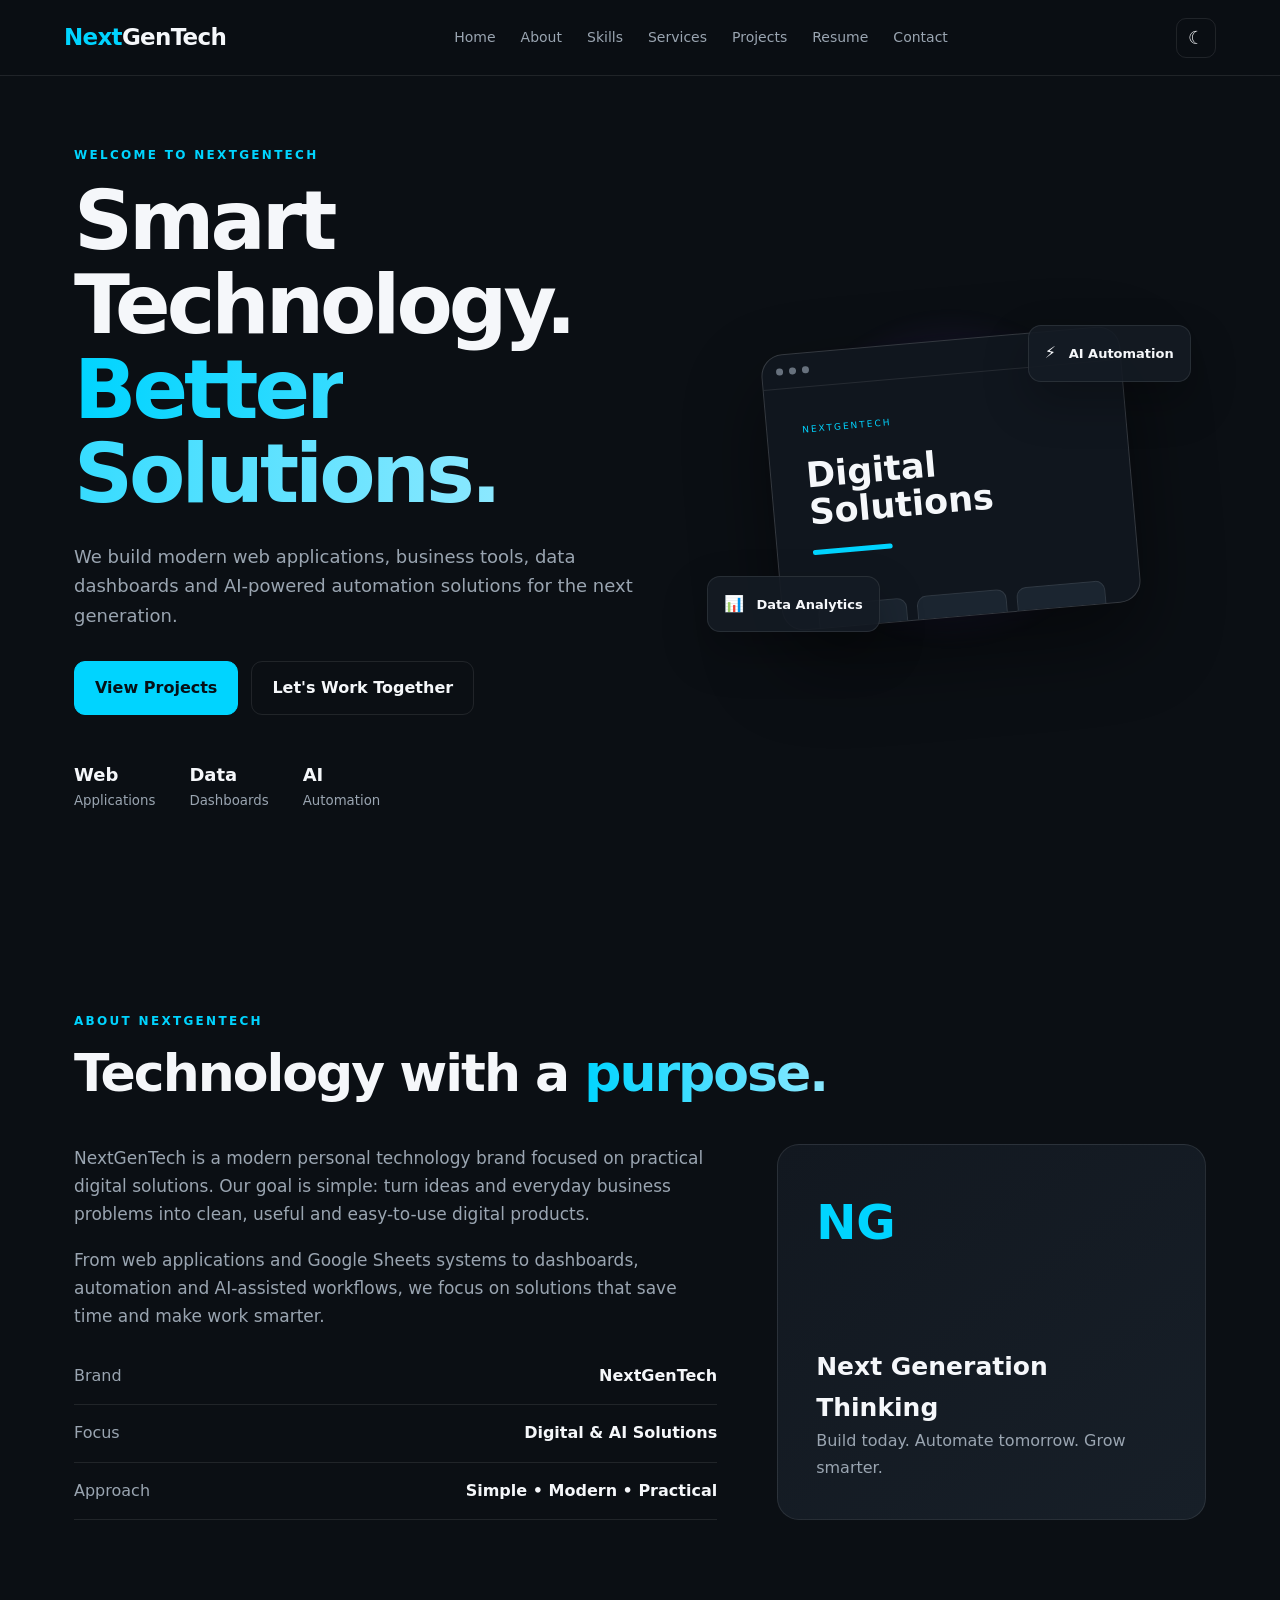
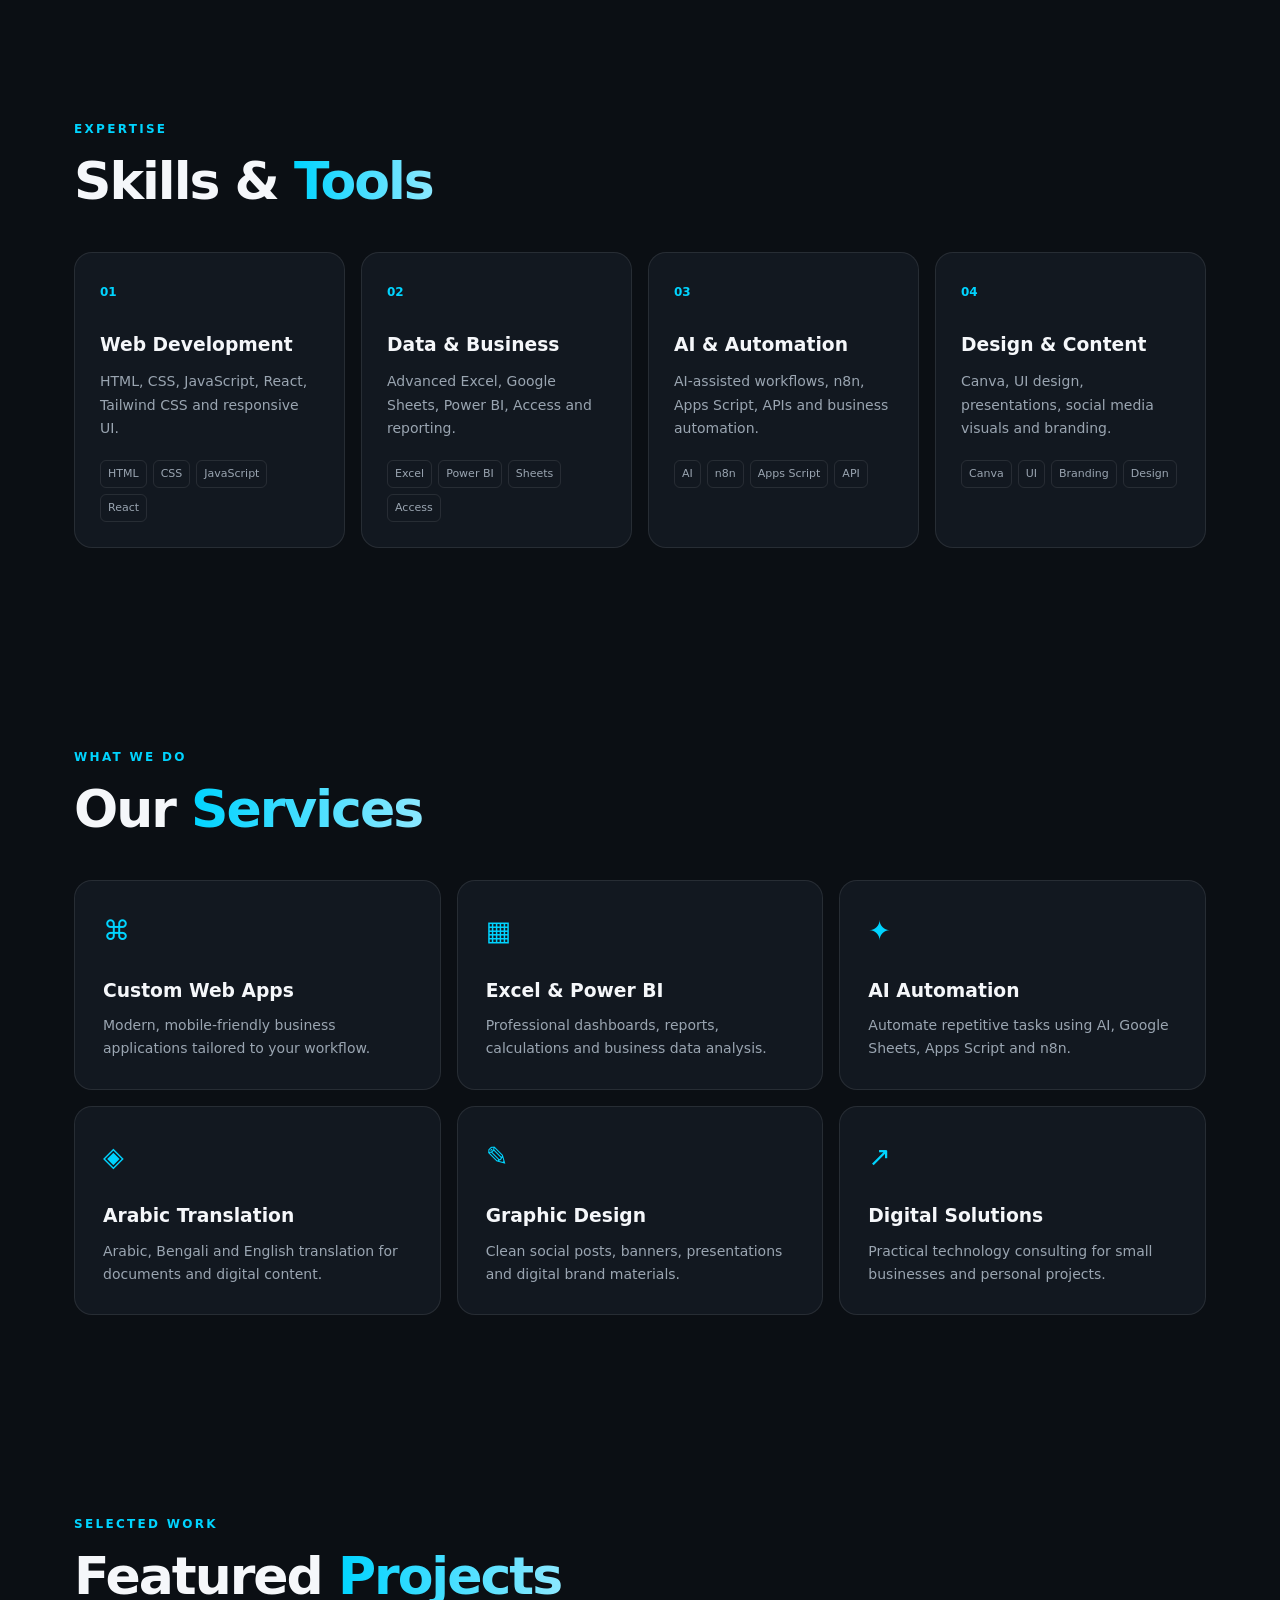
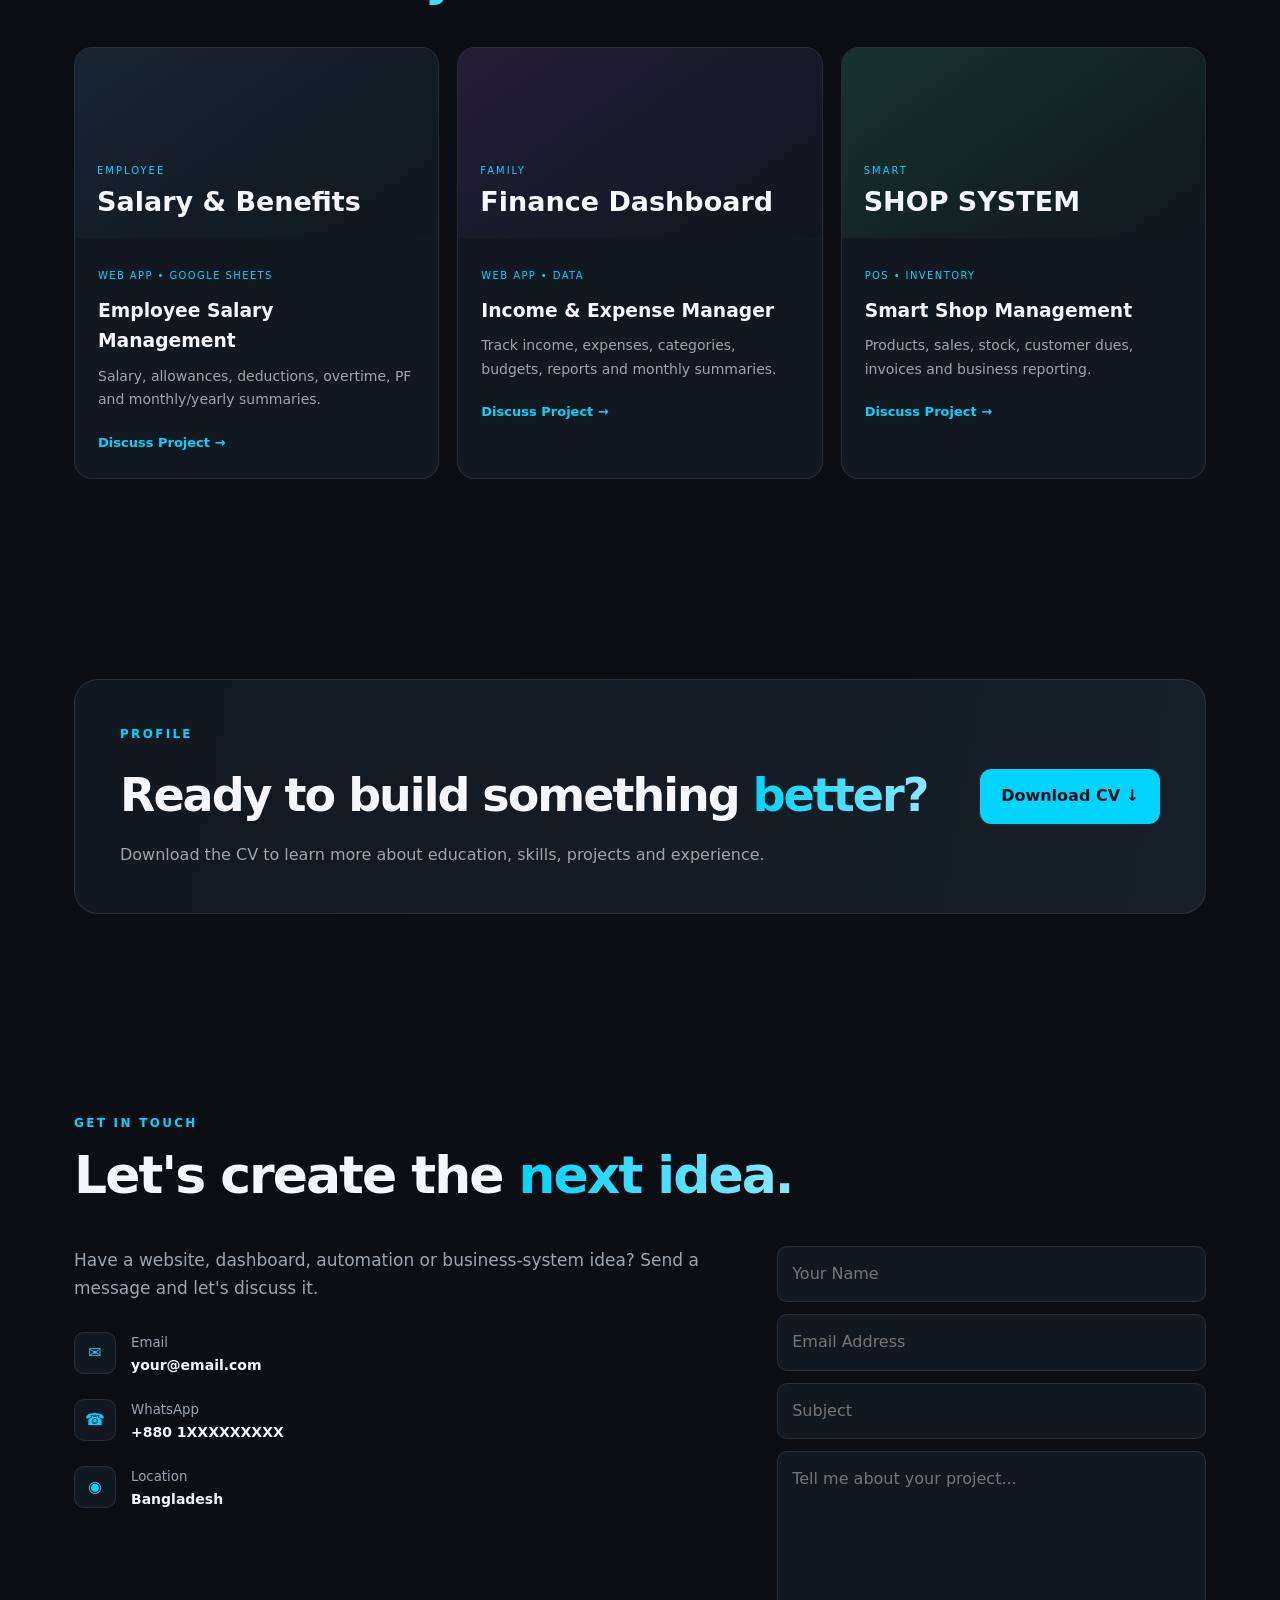
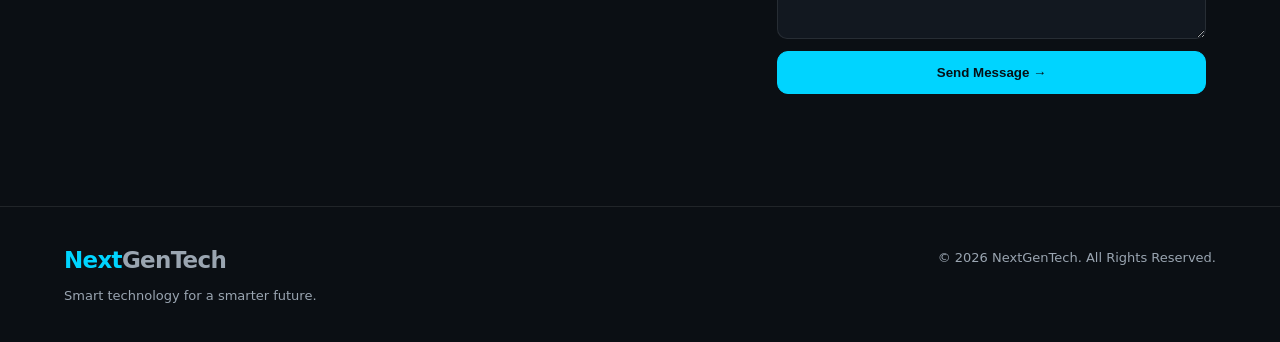
==== index.html @ dc40c071 "Add files via upload" ====
<!DOCTYPE html>
<html lang="en">
<head>
  <meta charset="UTF-8">
  <meta name="viewport" content="width=device-width, initial-scale=1.0">
  <meta name="description" content="NextGenTech — Modern technology, web apps, data solutions and AI automation.">
  <meta name="theme-color" content="#0b0f14">
  <title>NextGenTech | Smart Digital Solutions</title>
  <link rel="stylesheet" href="style.css">
</head>
<body>
  <header class="navbar">
    <a class="logo" href="#home"><span>Next</span>GenTech</a>
    <button class="menu-btn" id="menuBtn" aria-label="Open menu">☰</button>
    <nav id="nav">
      <a href="#home">Home</a>
      <a href="#about">About</a>
      <a href="#skills">Skills</a>
      <a href="#services">Services</a>
      <a href="#projects">Projects</a>
      <a href="#resume">Resume</a>
      <a href="#contact">Contact</a>
    </nav>
    <button class="theme-btn" id="themeBtn" aria-label="Toggle theme">☾</button>
  </header>

  <main>
    <section class="hero section" id="home">
      <div class="hero-copy reveal">
        <p class="eyebrow">WELCOME TO NEXTGENTECH</p>
        <h1>Smart Technology.<br><span>Better Solutions.</span></h1>
        <p class="hero-text">
          We build modern web applications, business tools, data dashboards and
          AI-powered automation solutions for the next generation.
        </p>
        <div class="hero-actions">
          <a class="btn primary" href="#projects">View Projects</a>
          <a class="btn secondary" href="#contact">Let's Work Together</a>
        </div>
        <div class="quick-stats">
          <div><strong>Web</strong><small>Applications</small></div>
          <div><strong>Data</strong><small>Dashboards</small></div>
          <div><strong>AI</strong><small>Automation</small></div>
        </div>
      </div>
      <div class="hero-card reveal">
        <div class="orb"></div>
        <div class="floating-card card-one">⚡ <span>AI Automation</span></div>
        <div class="floating-card card-two">📊 <span>Data Analytics</span></div>
        <div class="device">
          <div class="device-top"><span></span><span></span><span></span></div>
          <div class="device-screen">
            <div class="mini-label">NEXTGENTECH</div>
            <div class="mini-title">Digital<br>Solutions</div>
            <div class="mini-line"></div>
            <div class="mini-boxes"><i></i><i></i><i></i></div>
          </div>
        </div>
      </div>
    </section>

    <section class="section about" id="about">
      <div class="section-heading reveal">
        <p class="eyebrow">ABOUT NEXTGENTECH</p>
        <h2>Technology with a <span>purpose.</span></h2>
      </div>
      <div class="about-grid">
        <div class="about-text reveal">
          <p>
            NextGenTech is a modern personal technology brand focused on practical
            digital solutions. Our goal is simple: turn ideas and everyday business
            problems into clean, useful and easy-to-use digital products.
          </p>
          <p>
            From web applications and Google Sheets systems to dashboards,
            automation and AI-assisted workflows, we focus on solutions that save
            time and make work smarter.
          </p>
          <div class="info-row"><span>Brand</span><b>NextGenTech</b></div>
          <div class="info-row"><span>Focus</span><b>Digital & AI Solutions</b></div>
          <div class="info-row"><span>Approach</span><b>Simple • Modern • Practical</b></div>
        </div>
        <div class="about-panel reveal">
          <div class="panel-icon">NG</div>
          <h3>Next Generation Thinking</h3>
          <p>Build today. Automate tomorrow. Grow smarter.</p>
        </div>
      </div>
    </section>

    <section class="section" id="skills">
      <div class="section-heading reveal">
        <p class="eyebrow">EXPERTISE</p>
        <h2>Skills & <span>Tools</span></h2>
      </div>
      <div class="skills-grid">
        <article class="skill-card reveal"><b>01</b><h3>Web Development</h3><p>HTML, CSS, JavaScript, React, Tailwind CSS and responsive UI.</p><div class="tags"><i>HTML</i><i>CSS</i><i>JavaScript</i><i>React</i></div></article>
        <article class="skill-card reveal"><b>02</b><h3>Data & Business</h3><p>Advanced Excel, Google Sheets, Power BI, Access and reporting.</p><div class="tags"><i>Excel</i><i>Power BI</i><i>Sheets</i><i>Access</i></div></article>
        <article class="skill-card reveal"><b>03</b><h3>AI & Automation</h3><p>AI-assisted workflows, n8n, Apps Script, APIs and business automation.</p><div class="tags"><i>AI</i><i>n8n</i><i>Apps Script</i><i>API</i></div></article>
        <article class="skill-card reveal"><b>04</b><h3>Design & Content</h3><p>Canva, UI design, presentations, social media visuals and branding.</p><div class="tags"><i>Canva</i><i>UI</i><i>Branding</i><i>Design</i></div></article>
      </div>
    </section>

    <section class="section" id="services">
      <div class="section-heading reveal">
        <p class="eyebrow">WHAT WE DO</p>
        <h2>Our <span>Services</span></h2>
      </div>
      <div class="service-grid">
        <article class="service reveal"><span>⌘</span><h3>Custom Web Apps</h3><p>Modern, mobile-friendly business applications tailored to your workflow.</p></article>
        <article class="service reveal"><span>▦</span><h3>Excel & Power BI</h3><p>Professional dashboards, reports, calculations and business data analysis.</p></article>
        <article class="service reveal"><span>✦</span><h3>AI Automation</h3><p>Automate repetitive tasks using AI, Google Sheets, Apps Script and n8n.</p></article>
        <article class="service reveal"><span>◈</span><h3>Arabic Translation</h3><p>Arabic, Bengali and English translation for documents and digital content.</p></article>
        <article class="service reveal"><span>✎</span><h3>Graphic Design</h3><p>Clean social posts, banners, presentations and digital brand materials.</p></article>
        <article class="service reveal"><span>↗</span><h3>Digital Solutions</h3><p>Practical technology consulting for small businesses and personal projects.</p></article>
      </div>
    </section>

    <section class="section projects" id="projects">
      <div class="section-heading reveal">
        <p class="eyebrow">SELECTED WORK</p>
        <h2>Featured <span>Projects</span></h2>
      </div>
      <div class="project-grid">
        <article class="project reveal">
          <div class="project-visual p1"><span>EMPLOYEE</span><strong>Salary & Benefits</strong></div>
          <div class="project-body"><small>WEB APP • GOOGLE SHEETS</small><h3>Employee Salary Management</h3><p>Salary, allowances, deductions, overtime, PF and monthly/yearly summaries.</p><a href="#contact">Discuss Project →</a></div>
        </article>
        <article class="project reveal">
          <div class="project-visual p2"><span>FAMILY</span><strong>Finance Dashboard</strong></div>
          <div class="project-body"><small>WEB APP • DATA</small><h3>Income & Expense Manager</h3><p>Track income, expenses, categories, budgets, reports and monthly summaries.</p><a href="#contact">Discuss Project →</a></div>
        </article>
        <article class="project reveal">
          <div class="project-visual p3"><span>SMART</span><strong>SHOP SYSTEM</strong></div>
          <div class="project-body"><small>POS • INVENTORY</small><h3>Smart Shop Management</h3><p>Products, sales, stock, customer dues, invoices and business reporting.</p><a href="#contact">Discuss Project →</a></div>
        </article>
      </div>
    </section>

    <section class="section resume" id="resume">
      <div class="resume-box reveal">
        <div><p class="eyebrow">PROFILE</p><h2>Ready to build something <span>better?</span></h2><p>Download the CV to learn more about education, skills, projects and experience.</p></div>
        <a class="btn primary" href="assets/Maruf-CV.pdf" download>Download CV ↓</a>
      </div>
    </section>

    <section class="section contact" id="contact">
      <div class="section-heading reveal">
        <p class="eyebrow">GET IN TOUCH</p>
        <h2>Let's create the <span>next idea.</span></h2>
      </div>
      <div class="contact-grid">
        <div class="contact-info reveal">
          <p>Have a website, dashboard, automation or business-system idea? Send a message and let's discuss it.</p>
          <div class="contact-item"><span>✉</span><div><small>Email</small><b>your@email.com</b></div></div>
          <div class="contact-item"><span>☎</span><div><small>WhatsApp</small><b>+880 1XXXXXXXXX</b></div></div>
          <div class="contact-item"><span>◉</span><div><small>Location</small><b>Bangladesh</b></div></div>
        </div>
        <form class="contact-form reveal" id="contactForm">
          <input type="text" placeholder="Your Name" required>
          <input type="email" placeholder="Email Address" required>
          <input type="text" placeholder="Subject">
          <textarea rows="6" placeholder="Tell me about your project..." required></textarea>
          <button class="btn primary" type="submit">Send Message →</button>
          <p id="formMessage" class="form-message"></p>
        </form>
      </div>
    </section>
  </main>

  <footer>
    <div><a class="logo" href="#home"><span>Next</span>GenTech</a><p>Smart technology for a smarter future.</p></div>
    <p>© <span id="year"></span> NextGenTech. All Rights Reserved.</p>
  </footer>

  <script src="script.js"></script>
</body>
</html>
---- style.css ----
:root{
  --bg:#0b0f14;--card:#121820;--card2:#171f28;--text:#f5f7fa;--muted:#9aa5b1;
  --line:rgba(255,255,255,.09);--accent:#00d4ff;--accent2:#7c3aed;--max:1180px;
}
*{box-sizing:border-box;margin:0;padding:0}
html{scroll-behavior:smooth}
body{font-family:Inter,ui-sans-serif,system-ui,-apple-system,BlinkMacSystemFont,"Segoe UI",sans-serif;background:var(--bg);color:var(--text);line-height:1.65}
body.light{--bg:#f5f7fa;--card:#fff;--card2:#eef2f6;--text:#10151c;--muted:#5d6875;--line:rgba(0,0,0,.1)}
a{text-decoration:none;color:inherit}.section{max-width:var(--max);margin:auto;padding:100px 24px}
.navbar{height:76px;display:flex;align-items:center;justify-content:space-between;padding:0 5%;position:sticky;top:0;z-index:20;background:rgba(11,15,20,.78);backdrop-filter:blur(18px);border-bottom:1px solid var(--line)}
body.light .navbar{background:rgba(245,247,250,.82)}
.logo{font-size:23px;font-weight:800;letter-spacing:-.7px}.logo span{color:var(--accent)}
nav{display:flex;gap:25px}nav a{font-size:14px;color:var(--muted);transition:.2s}nav a:hover{color:var(--text)}
.menu-btn,.theme-btn{background:transparent;border:1px solid var(--line);color:var(--text);border-radius:10px;width:40px;height:40px;cursor:pointer;font-size:18px}.menu-btn{display:none}
.hero{min-height:calc(100vh - 76px);display:grid;grid-template-columns:1.05fr .95fr;align-items:center;gap:60px;padding-top:70px}
.eyebrow{font-size:12px;letter-spacing:2.3px;color:var(--accent);font-weight:800;margin-bottom:13px}
h1{font-size:clamp(48px,7vw,82px);line-height:1.03;letter-spacing:-4px;max-width:800px}h1 span,h2 span{background:linear-gradient(90deg,var(--accent),#8be8ff);-webkit-background-clip:text;color:transparent}
.hero-text{font-size:18px;color:var(--muted);max-width:650px;margin:25px 0 30px}
.hero-actions{display:flex;gap:13px;flex-wrap:wrap}.btn{display:inline-flex;align-items:center;justify-content:center;border-radius:11px;padding:13px 20px;font-weight:750;border:1px solid var(--line);transition:.25s;cursor:pointer}.btn:hover{transform:translateY(-2px)}.primary{background:var(--accent);color:#061016;border-color:var(--accent)}.secondary{background:transparent}
.quick-stats{display:flex;gap:34px;margin-top:45px}.quick-stats div{display:flex;flex-direction:column}.quick-stats strong{font-size:18px}.quick-stats small{color:var(--muted)}
.hero-card{min-height:480px;position:relative;display:grid;place-items:center}.orb{position:absolute;width:340px;height:340px;border-radius:50%;background:radial-gradient(circle,rgba(0,212,255,.25),rgba(124,58,237,.10) 45%,transparent 70%);filter:blur(5px)}
.device{width:min(360px,80%);aspect-ratio:1.3;border:1px solid rgba(255,255,255,.15);background:#10161e;border-radius:22px;box-shadow:0 35px 80px rgba(0,0,0,.45);transform:rotate(-5deg);overflow:hidden;position:relative;z-index:2}.device-top{height:34px;border-bottom:1px solid var(--line);display:flex;align-items:center;gap:6px;padding-left:14px}.device-top span{width:7px;height:7px;border-radius:50%;background:#67717d}.device-screen{padding:35px}.mini-label{font-size:9px;letter-spacing:2px;color:var(--accent)}.mini-title{font-size:35px;font-weight:800;line-height:1.05;margin:20px 0}.mini-line{height:5px;width:80px;background:var(--accent);border-radius:10px}.mini-boxes{display:flex;gap:10px;margin-top:50px}.mini-boxes i{height:65px;flex:1;background:#1b2530;border:1px solid var(--line);border-radius:10px}
.floating-card{position:absolute;z-index:3;background:rgba(20,27,36,.9);border:1px solid var(--line);padding:14px 16px;border-radius:13px;box-shadow:0 20px 45px rgba(0,0,0,.25);font-weight:700}.floating-card span{margin-left:7px;font-size:13px}.card-one{top:18%;right:3%}.card-two{bottom:18%;left:2%}
.section-heading{margin-bottom:42px}.section-heading h2{font-size:clamp(34px,5vw,52px);letter-spacing:-2px;line-height:1.1}
.about-grid,.contact-grid{display:grid;grid-template-columns:1.2fr .8fr;gap:60px}.about-text p{color:var(--muted);font-size:17px;margin-bottom:18px}.info-row{display:flex;justify-content:space-between;border-bottom:1px solid var(--line);padding:15px 0;color:var(--muted)}.info-row b{color:var(--text)}
.about-panel{border:1px solid var(--line);background:linear-gradient(145deg,var(--card),var(--card2));border-radius:22px;padding:38px;min-height:280px;display:flex;flex-direction:column;justify-content:flex-end}.panel-icon{font-size:48px;font-weight:900;color:var(--accent);margin-bottom:auto}.about-panel h3{font-size:25px}.about-panel p{color:var(--muted)}
.skills-grid{display:grid;grid-template-columns:repeat(4,1fr);gap:16px}.skill-card,.service,.project{background:var(--card);border:1px solid var(--line);border-radius:18px;overflow:hidden;transition:.25s}.skill-card:hover,.service:hover,.project:hover{transform:translateY(-5px);border-color:rgba(0,212,255,.35)}.skill-card{padding:25px}.skill-card>b{color:var(--accent);font-size:12px}.skill-card h3{margin:25px 0 10px}.skill-card p,.service p,.project p{color:var(--muted);font-size:14px}.tags{display:flex;gap:6px;flex-wrap:wrap;margin-top:20px}.tags i{font-style:normal;font-size:11px;border:1px solid var(--line);padding:4px 7px;border-radius:6px;color:var(--muted)}
.service-grid{display:grid;grid-template-columns:repeat(3,1fr);gap:16px}.service{padding:28px}.service span{font-size:27px;color:var(--accent)}.service h3{margin:22px 0 8px}
.project-grid{display:grid;grid-template-columns:repeat(3,1fr);gap:18px}.project-visual{height:190px;padding:22px;display:flex;flex-direction:column;justify-content:flex-end;background:linear-gradient(145deg,#182532,#10161d)}.project-visual.p2{background:linear-gradient(145deg,#241d38,#10161d)}.project-visual.p3{background:linear-gradient(145deg,#17332f,#10161d)}.project-visual span{font-size:10px;letter-spacing:2px;color:var(--accent)}.project-visual strong{font-size:27px;line-height:1.05;margin-top:8px}.project-body{padding:23px}.project-body small{font-size:10px;letter-spacing:1.4px;color:var(--accent)}.project-body h3{margin:8px 0}.project-body a{display:inline-block;margin-top:20px;color:var(--accent);font-size:13px;font-weight:700}
.resume-box{border:1px solid var(--line);border-radius:24px;padding:45px;display:flex;align-items:center;justify-content:space-between;gap:30px;background:linear-gradient(100deg,var(--card),var(--card2))}.resume-box h2{font-size:clamp(30px,4vw,46px);letter-spacing:-2px}.resume-box p:not(.eyebrow){color:var(--muted);max-width:650px;margin-top:8px}
.contact-info>p{color:var(--muted);font-size:17px;margin-bottom:30px}.contact-item{display:flex;gap:15px;margin:22px 0}.contact-item>span{width:42px;height:42px;border-radius:10px;background:var(--card);border:1px solid var(--line);display:grid;place-items:center;color:var(--accent)}.contact-item div{display:flex;flex-direction:column}.contact-item small{color:var(--muted)}.contact-item b{font-size:14px}
.contact-form{display:flex;flex-direction:column;gap:12px}.contact-form input,.contact-form textarea{width:100%;border:1px solid var(--line);background:var(--card);color:var(--text);border-radius:10px;padding:14px;font:inherit;outline:none}.contact-form input:focus,.contact-form textarea:focus{border-color:var(--accent)}.form-message{font-size:13px;color:var(--accent)}
footer{border-top:1px solid var(--line);padding:35px 5%;display:flex;justify-content:space-between;gap:20px;color:var(--muted);font-size:13px}footer p{margin-top:5px}
.reveal{opacity:0;transform:translateY(20px);transition:opacity .7s ease,transform .7s ease}.reveal.show{opacity:1;transform:none}
@media(max-width:900px){nav{gap:14px}.hero{grid-template-columns:1fr}.hero-card{min-height:390px}.skills-grid{grid-template-columns:repeat(2,1fr)}.service-grid,.project-grid{grid-template-columns:repeat(2,1fr)}.about-grid,.contact-grid{grid-template-columns:1fr}}
@media(max-width:680px){.navbar{padding:0 20px}.menu-btn{display:block;margin-left:auto;margin-right:8px}nav{display:none;position:absolute;top:76px;left:0;right:0;background:var(--bg);padding:20px;flex-direction:column;border-bottom:1px solid var(--line)}nav.open{display:flex}.theme-btn{display:none}.section{padding:75px 20px}h1{letter-spacing:-2.5px}.quick-stats{gap:20px}.skills-grid,.service-grid,.project-grid{grid-template-columns:1fr}.resume-box{padding:30px;align-items:flex-start;flex-direction:column}.hero-card{min-height:330px}.device{width:310px}.floating-card{font-size:11px}.card-one{right:0}.card-two{left:0}footer{flex-direction:column}}
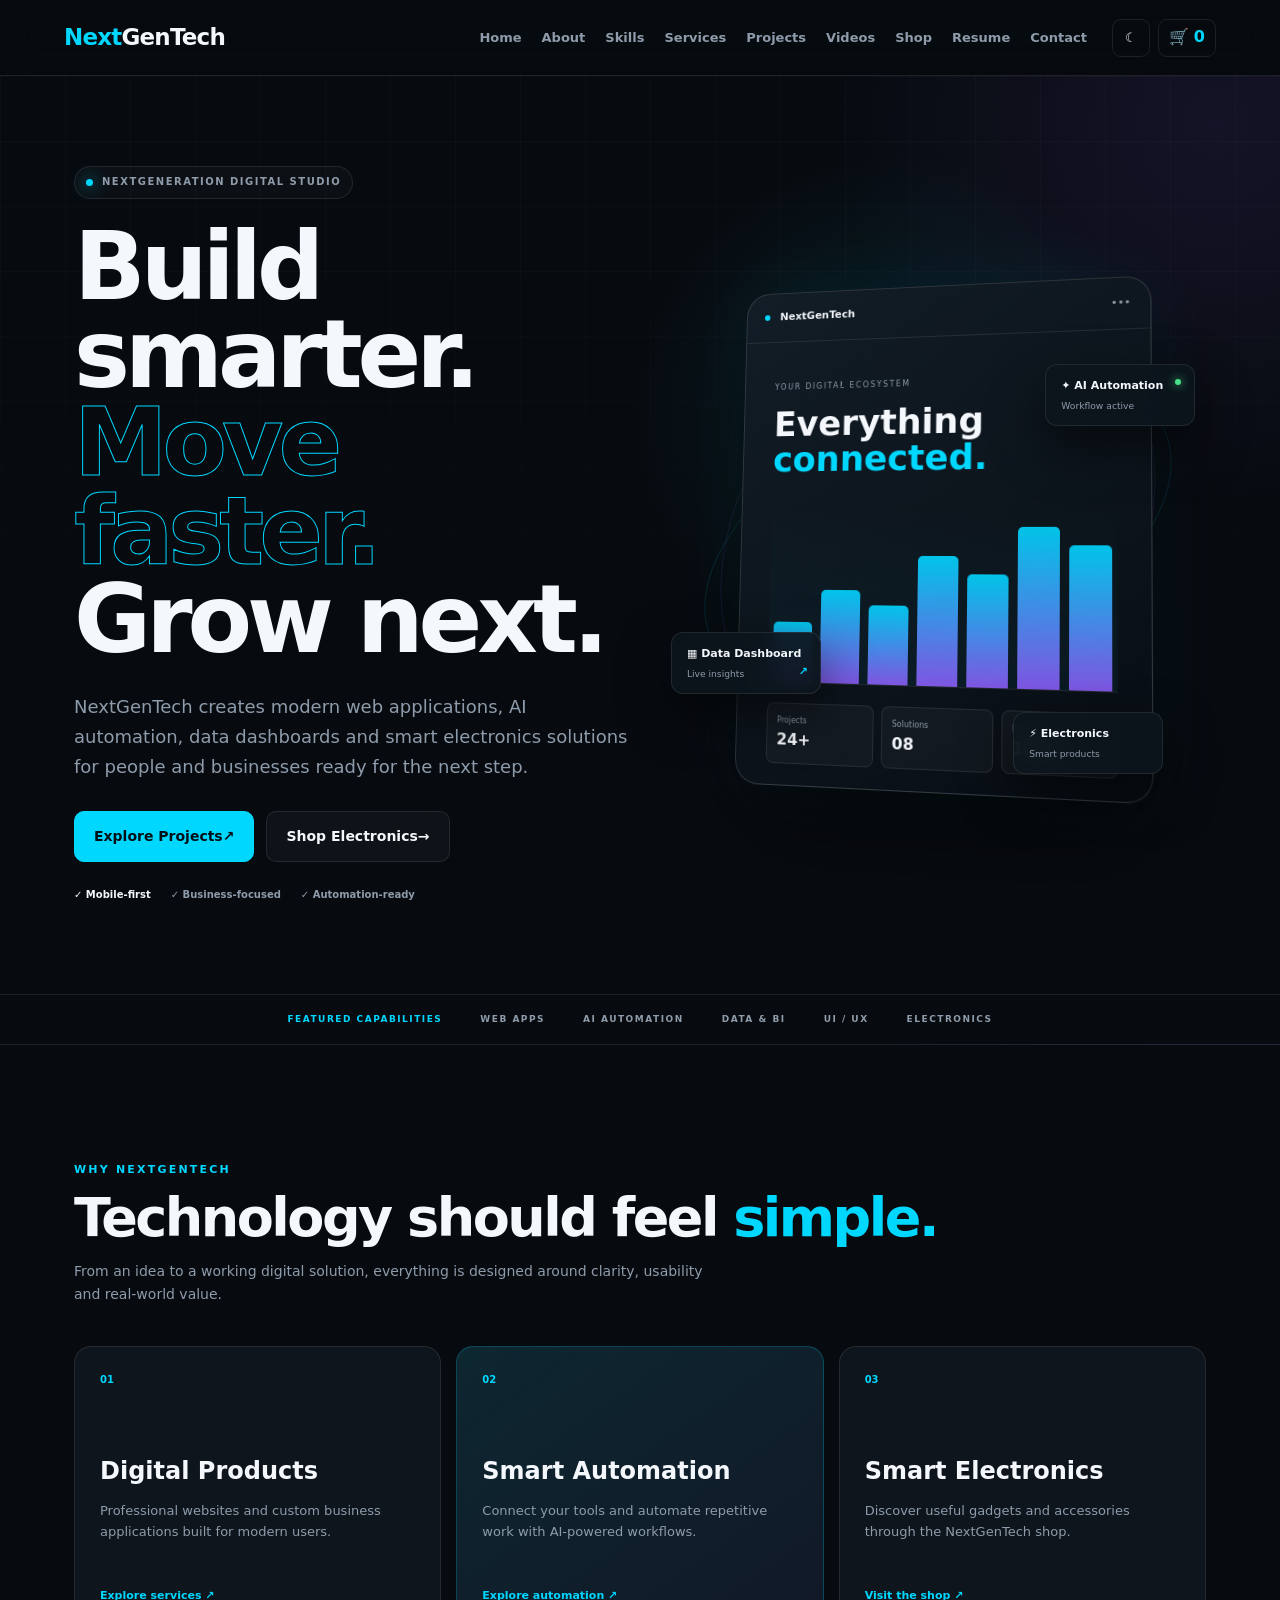
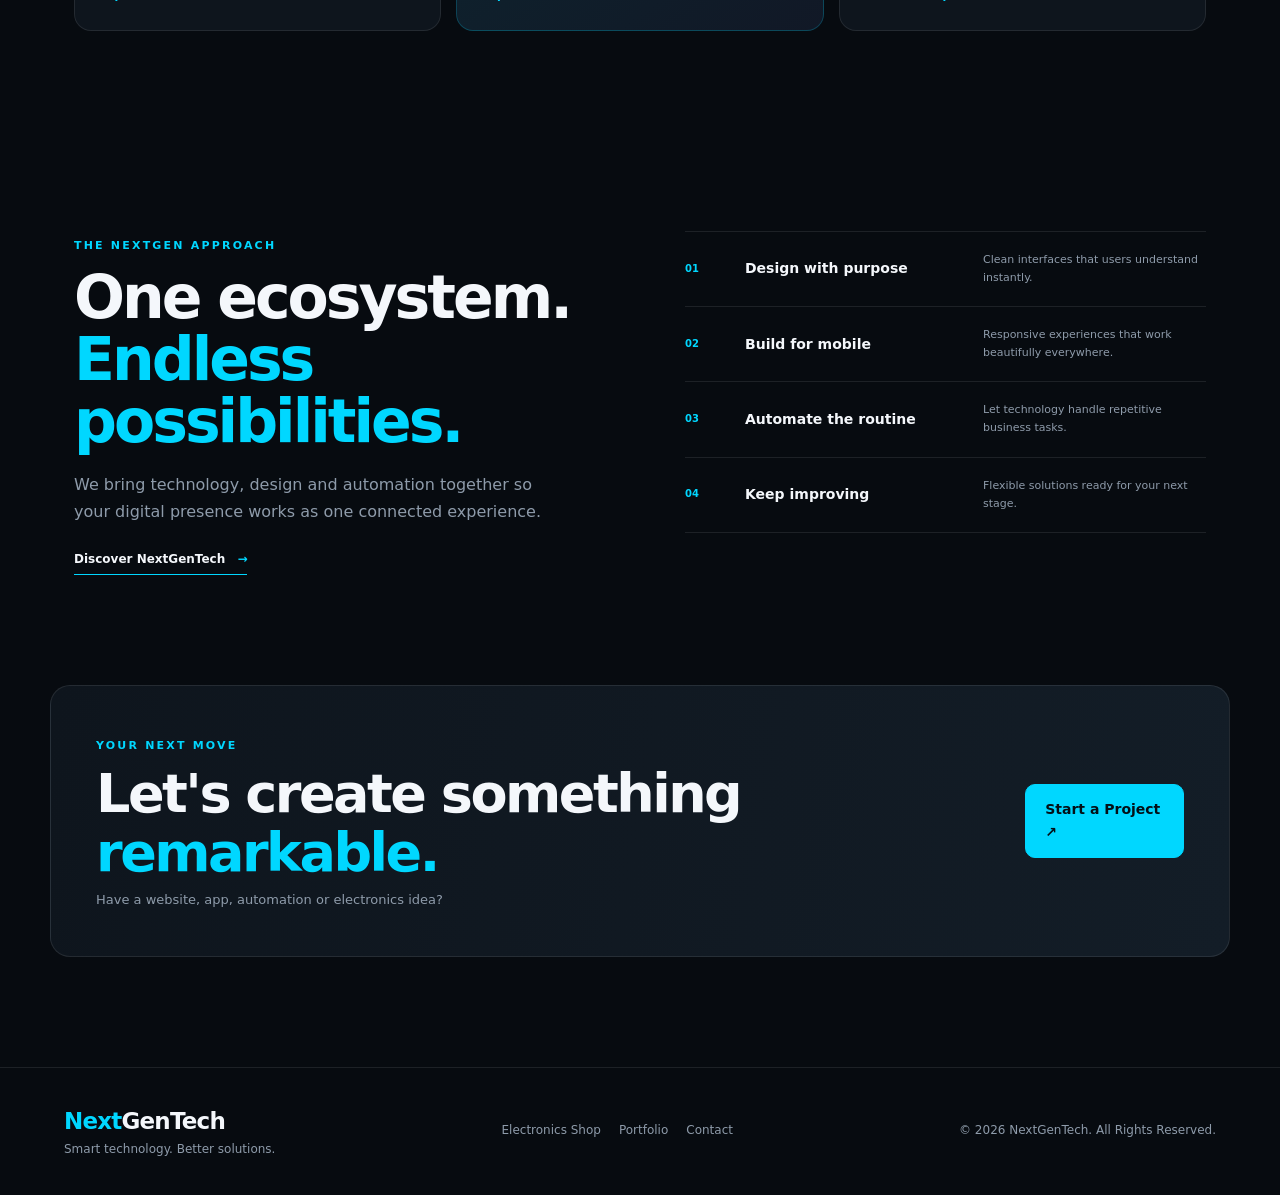
==== commit 0bde82b8: "Add files via upload" ====
--- a/index.html
+++ b/index.html
@@ -1,178 +1,71 @@
-<!DOCTYPE html>
-<html lang="en">
-<head>
-  <meta charset="UTF-8">
-  <meta name="viewport" content="width=device-width, initial-scale=1.0">
-  <meta name="description" content="NextGenTech — Modern technology, web apps, data solutions and AI automation.">
-  <meta name="theme-color" content="#0b0f14">
-  <title>NextGenTech | Smart Digital Solutions</title>
-  <link rel="stylesheet" href="style.css">
-</head>
-<body>
-  <header class="navbar">
-    <a class="logo" href="#home"><span>Next</span>GenTech</a>
-    <button class="menu-btn" id="menuBtn" aria-label="Open menu">☰</button>
-    <nav id="nav">
-      <a href="#home">Home</a>
-      <a href="#about">About</a>
-      <a href="#skills">Skills</a>
-      <a href="#services">Services</a>
-      <a href="#projects">Projects</a>
-      <a href="#resume">Resume</a>
-      <a href="#contact">Contact</a>
-    </nav>
-    <button class="theme-btn" id="themeBtn" aria-label="Toggle theme">☾</button>
-  </header>
-
-  <main>
-    <section class="hero section" id="home">
-      <div class="hero-copy reveal">
-        <p class="eyebrow">WELCOME TO NEXTGENTECH</p>
-        <h1>Smart Technology.<br><span>Better Solutions.</span></h1>
-        <p class="hero-text">
-          We build modern web applications, business tools, data dashboards and
-          AI-powered automation solutions for the next generation.
-        </p>
-        <div class="hero-actions">
-          <a class="btn primary" href="#projects">View Projects</a>
-          <a class="btn secondary" href="#contact">Let's Work Together</a>
-        </div>
-        <div class="quick-stats">
-          <div><strong>Web</strong><small>Applications</small></div>
-          <div><strong>Data</strong><small>Dashboards</small></div>
-          <div><strong>AI</strong><small>Automation</small></div>
+<!doctype html><html lang="en"><head><meta charset="utf-8"><meta name="viewport" content="width=device-width,initial-scale=1">
+<meta name="description" content="NextGenTech — professional digital solutions and electronics store.">
+<title>Smart Digital Solutions | NextGenTech</title><link rel="stylesheet" href="style.css"></head><body><header class="site-header">
+  <a class="brand" href="index.html"><span>Next</span>GenTech</a>
+  <button class="menu-toggle" aria-label="Menu">☰</button>
+  <nav class="nav-links">
+    <a href="index.html">Home</a><a href="about.html">About</a><a href="skills.html">Skills</a>
+    <a href="services.html">Services</a><a href="projects.html">Projects</a>
+    <a href="videos.html">Videos</a>
+    <a href="shop.html">Shop</a><a href="resume.html">Resume</a><a href="contact.html">Contact</a>
+  </nav>
+  <div class="header-actions"><button class="theme-toggle" title="Theme">☾</button><a class="cart-link" href="shop.html">🛒 <b id="cartCount">0</b></a></div>
+</header><main>
+<section class="pro-hero">
+  <div class="hero-grid page-pad">
+    <div class="hero-copy reveal">
+      <div class="eyebrow"><span class="pulse-dot"></span> NEXTGENERATION DIGITAL STUDIO</div>
+      <h1>Build smarter.<br><span>Move faster.</span><br>Grow next.</h1>
+      <p class="hero-lead">NextGenTech creates modern web applications, AI automation, data dashboards and smart electronics solutions for people and businesses ready for the next step.</p>
+      <div class="actions">
+        <a class="btn primary" href="projects.html">Explore Projects <span>↗</span></a>
+        <a class="btn glass" href="shop.html">Shop Electronics <span>→</span></a>
+      </div>
+      <div class="trust-row"><span>✓ Mobile-first</span><span>✓ Business-focused</span><span>✓ Automation-ready</span></div>
+    </div>
+    <div class="hero-stage reveal">
+      <div class="orbit orbit-a"></div><div class="orbit orbit-b"></div>
+      <div class="hero-device">
+        <div class="device-top"><b><i></i> NextGenTech</b><span>•••</span></div>
+        <div class="device-body">
+          <small>YOUR DIGITAL ECOSYSTEM</small>
+          <h3>Everything<br><em>connected.</em></h3>
+          <div class="device-chart"><span style="height:34%"></span><span style="height:52%"></span><span style="height:44%"></span><span style="height:72%"></span><span style="height:62%"></span><span style="height:88%"></span><span style="height:78%"></span></div>
+          <div class="device-stats"><div><small>Projects</small><b>24+</b></div><div><small>Solutions</small><b>08</b></div><div><small>Focus</small><b>100%</b></div></div>
         </div>
       </div>
-      <div class="hero-card reveal">
-        <div class="orb"></div>
-        <div class="floating-card card-one">⚡ <span>AI Automation</span></div>
-        <div class="floating-card card-two">📊 <span>Data Analytics</span></div>
-        <div class="device">
-          <div class="device-top"><span></span><span></span><span></span></div>
-          <div class="device-screen">
-            <div class="mini-label">NEXTGENTECH</div>
-            <div class="mini-title">Digital<br>Solutions</div>
-            <div class="mini-line"></div>
-            <div class="mini-boxes"><i></i><i></i><i></i></div>
-          </div>
-        </div>
-      </div>
-    </section>
+      <div class="hero-float hf-one"><b>✦ AI Automation</b><small>Workflow active</small><span class="status"></span></div>
+      <div class="hero-float hf-two"><b>▦ Data Dashboard</b><small>Live insights</small><strong>↗</strong></div>
+      <div class="hero-float hf-three"><b>⚡ Electronics</b><small>Smart products</small></div>
+    </div>
+  </div>
+  <div class="hero-bottom">
+    <span>FEATURED CAPABILITIES</span><b>WEB APPS</b><b>AI AUTOMATION</b><b>DATA & BI</b><b>UI / UX</b><b>ELECTRONICS</b>
+  </div>
+</section>
 
-    <section class="section about" id="about">
-      <div class="section-heading reveal">
-        <p class="eyebrow">ABOUT NEXTGENTECH</p>
-        <h2>Technology with a <span>purpose.</span></h2>
-      </div>
-      <div class="about-grid">
-        <div class="about-text reveal">
-          <p>
-            NextGenTech is a modern personal technology brand focused on practical
-            digital solutions. Our goal is simple: turn ideas and everyday business
-            problems into clean, useful and easy-to-use digital products.
-          </p>
-          <p>
-            From web applications and Google Sheets systems to dashboards,
-            automation and AI-assisted workflows, we focus on solutions that save
-            time and make work smarter.
-          </p>
-          <div class="info-row"><span>Brand</span><b>NextGenTech</b></div>
-          <div class="info-row"><span>Focus</span><b>Digital & AI Solutions</b></div>
-          <div class="info-row"><span>Approach</span><b>Simple • Modern • Practical</b></div>
-        </div>
-        <div class="about-panel reveal">
-          <div class="panel-icon">NG</div>
-          <h3>Next Generation Thinking</h3>
-          <p>Build today. Automate tomorrow. Grow smarter.</p>
-        </div>
-      </div>
-    </section>
+<section class="section intro-section">
+  <div class="section-head reveal"><span class="kicker">WHY NEXTGENTECH</span><h2>Technology should feel <em>simple.</em></h2><p>From an idea to a working digital solution, everything is designed around clarity, usability and real-world value.</p></div>
+  <div class="intro-grid">
+    <article class="intro-card dark reveal"><span class="card-number">01</span><div><h3>Digital Products</h3><p>Professional websites and custom business applications built for modern users.</p></div><a href="services.html">Explore services ↗</a></article>
+    <article class="intro-card accent-card reveal"><span class="card-number">02</span><div><h3>Smart Automation</h3><p>Connect your tools and automate repetitive work with AI-powered workflows.</p></div><a href="services.html">Explore automation ↗</a></article>
+    <article class="intro-card dark reveal"><span class="card-number">03</span><div><h3>Smart Electronics</h3><p>Discover useful gadgets and accessories through the NextGenTech shop.</p></div><a href="shop.html">Visit the shop ↗</a></article>
+  </div>
+</section>
 
-    <section class="section" id="skills">
-      <div class="section-heading reveal">
-        <p class="eyebrow">EXPERTISE</p>
-        <h2>Skills & <span>Tools</span></h2>
-      </div>
-      <div class="skills-grid">
-        <article class="skill-card reveal"><b>01</b><h3>Web Development</h3><p>HTML, CSS, JavaScript, React, Tailwind CSS and responsive UI.</p><div class="tags"><i>HTML</i><i>CSS</i><i>JavaScript</i><i>React</i></div></article>
-        <article class="skill-card reveal"><b>02</b><h3>Data & Business</h3><p>Advanced Excel, Google Sheets, Power BI, Access and reporting.</p><div class="tags"><i>Excel</i><i>Power BI</i><i>Sheets</i><i>Access</i></div></article>
-        <article class="skill-card reveal"><b>03</b><h3>AI & Automation</h3><p>AI-assisted workflows, n8n, Apps Script, APIs and business automation.</p><div class="tags"><i>AI</i><i>n8n</i><i>Apps Script</i><i>API</i></div></article>
-        <article class="skill-card reveal"><b>04</b><h3>Design & Content</h3><p>Canva, UI design, presentations, social media visuals and branding.</p><div class="tags"><i>Canva</i><i>UI</i><i>Branding</i><i>Design</i></div></article>
-      </div>
-    </section>
+<section class="section signature-section">
+  <div class="signature-copy reveal"><span class="kicker">THE NEXTGEN APPROACH</span><h2>One ecosystem.<br><em>Endless possibilities.</em></h2><p>We bring technology, design and automation together so your digital presence works as one connected experience.</p><a class="text-link" href="about.html">Discover NextGenTech <span>→</span></a></div>
+  <div class="signature-list reveal">
+    <div><b>01</b><span>Design with purpose</span><small>Clean interfaces that users understand instantly.</small></div>
+    <div><b>02</b><span>Build for mobile</span><small>Responsive experiences that work beautifully everywhere.</small></div>
+    <div><b>03</b><span>Automate the routine</span><small>Let technology handle repetitive business tasks.</small></div>
+    <div><b>04</b><span>Keep improving</span><small>Flexible solutions ready for your next stage.</small></div>
+  </div>
+</section>
 
-    <section class="section" id="services">
-      <div class="section-heading reveal">
-        <p class="eyebrow">WHAT WE DO</p>
-        <h2>Our <span>Services</span></h2>
-      </div>
-      <div class="service-grid">
-        <article class="service reveal"><span>⌘</span><h3>Custom Web Apps</h3><p>Modern, mobile-friendly business applications tailored to your workflow.</p></article>
-        <article class="service reveal"><span>▦</span><h3>Excel & Power BI</h3><p>Professional dashboards, reports, calculations and business data analysis.</p></article>
-        <article class="service reveal"><span>✦</span><h3>AI Automation</h3><p>Automate repetitive tasks using AI, Google Sheets, Apps Script and n8n.</p></article>
-        <article class="service reveal"><span>◈</span><h3>Arabic Translation</h3><p>Arabic, Bengali and English translation for documents and digital content.</p></article>
-        <article class="service reveal"><span>✎</span><h3>Graphic Design</h3><p>Clean social posts, banners, presentations and digital brand materials.</p></article>
-        <article class="service reveal"><span>↗</span><h3>Digital Solutions</h3><p>Practical technology consulting for small businesses and personal projects.</p></article>
-      </div>
-    </section>
-
-    <section class="section projects" id="projects">
-      <div class="section-heading reveal">
-        <p class="eyebrow">SELECTED WORK</p>
-        <h2>Featured <span>Projects</span></h2>
-      </div>
-      <div class="project-grid">
-        <article class="project reveal">
-          <div class="project-visual p1"><span>EMPLOYEE</span><strong>Salary & Benefits</strong></div>
-          <div class="project-body"><small>WEB APP • GOOGLE SHEETS</small><h3>Employee Salary Management</h3><p>Salary, allowances, deductions, overtime, PF and monthly/yearly summaries.</p><a href="#contact">Discuss Project →</a></div>
-        </article>
-        <article class="project reveal">
-          <div class="project-visual p2"><span>FAMILY</span><strong>Finance Dashboard</strong></div>
-          <div class="project-body"><small>WEB APP • DATA</small><h3>Income & Expense Manager</h3><p>Track income, expenses, categories, budgets, reports and monthly summaries.</p><a href="#contact">Discuss Project →</a></div>
-        </article>
-        <article class="project reveal">
-          <div class="project-visual p3"><span>SMART</span><strong>SHOP SYSTEM</strong></div>
-          <div class="project-body"><small>POS • INVENTORY</small><h3>Smart Shop Management</h3><p>Products, sales, stock, customer dues, invoices and business reporting.</p><a href="#contact">Discuss Project →</a></div>
-        </article>
-      </div>
-    </section>
-
-    <section class="section resume" id="resume">
-      <div class="resume-box reveal">
-        <div><p class="eyebrow">PROFILE</p><h2>Ready to build something <span>better?</span></h2><p>Download the CV to learn more about education, skills, projects and experience.</p></div>
-        <a class="btn primary" href="assets/Maruf-CV.pdf" download>Download CV ↓</a>
-      </div>
-    </section>
-
-    <section class="section contact" id="contact">
-      <div class="section-heading reveal">
-        <p class="eyebrow">GET IN TOUCH</p>
-        <h2>Let's create the <span>next idea.</span></h2>
-      </div>
-      <div class="contact-grid">
-        <div class="contact-info reveal">
-          <p>Have a website, dashboard, automation or business-system idea? Send a message and let's discuss it.</p>
-          <div class="contact-item"><span>✉</span><div><small>Email</small><b>your@email.com</b></div></div>
-          <div class="contact-item"><span>☎</span><div><small>WhatsApp</small><b>+880 1XXXXXXXXX</b></div></div>
-          <div class="contact-item"><span>◉</span><div><small>Location</small><b>Bangladesh</b></div></div>
-        </div>
-        <form class="contact-form reveal" id="contactForm">
-          <input type="text" placeholder="Your Name" required>
-          <input type="email" placeholder="Email Address" required>
-          <input type="text" placeholder="Subject">
-          <textarea rows="6" placeholder="Tell me about your project..." required></textarea>
-          <button class="btn primary" type="submit">Send Message →</button>
-          <p id="formMessage" class="form-message"></p>
-        </form>
-      </div>
-    </section>
-  </main>
-
-  <footer>
-    <div><a class="logo" href="#home"><span>Next</span>GenTech</a><p>Smart technology for a smarter future.</p></div>
-    <p>© <span id="year"></span> NextGenTech. All Rights Reserved.</p>
-  </footer>
-
-  <script src="script.js"></script>
-</body>
-</html>
+<section class="cta-strip premium-cta"><div><span class="kicker">YOUR NEXT MOVE</span><h2>Let's create something <em>remarkable.</em></h2><p>Have a website, app, automation or electronics idea?</p></div><a class="btn primary" href="contact.html">Start a Project ↗</a></section>
+</main></main><footer class="site-footer">
+  <div><a class="brand" href="index.html"><span>Next</span>GenTech</a><p>Smart technology. Better solutions.</p></div>
+  <div class="footer-links"><a href="shop.html">Electronics Shop</a><a href="projects.html">Portfolio</a><a href="contact.html">Contact</a></div>
+  <p>© <span id="year"></span> NextGenTech. All Rights Reserved.</p>
+</footer><script src="script.js"></script></body></html>
--- a/style.css
+++ b/style.css
@@ -1,36 +1,75 @@
-:root{
-  --bg:#0b0f14;--card:#121820;--card2:#171f28;--text:#f5f7fa;--muted:#9aa5b1;
-  --line:rgba(255,255,255,.09);--accent:#00d4ff;--accent2:#7c3aed;--max:1180px;
-}
-*{box-sizing:border-box;margin:0;padding:0}
-html{scroll-behavior:smooth}
-body{font-family:Inter,ui-sans-serif,system-ui,-apple-system,BlinkMacSystemFont,"Segoe UI",sans-serif;background:var(--bg);color:var(--text);line-height:1.65}
-body.light{--bg:#f5f7fa;--card:#fff;--card2:#eef2f6;--text:#10151c;--muted:#5d6875;--line:rgba(0,0,0,.1)}
-a{text-decoration:none;color:inherit}.section{max-width:var(--max);margin:auto;padding:100px 24px}
-.navbar{height:76px;display:flex;align-items:center;justify-content:space-between;padding:0 5%;position:sticky;top:0;z-index:20;background:rgba(11,15,20,.78);backdrop-filter:blur(18px);border-bottom:1px solid var(--line)}
-body.light .navbar{background:rgba(245,247,250,.82)}
-.logo{font-size:23px;font-weight:800;letter-spacing:-.7px}.logo span{color:var(--accent)}
-nav{display:flex;gap:25px}nav a{font-size:14px;color:var(--muted);transition:.2s}nav a:hover{color:var(--text)}
-.menu-btn,.theme-btn{background:transparent;border:1px solid var(--line);color:var(--text);border-radius:10px;width:40px;height:40px;cursor:pointer;font-size:18px}.menu-btn{display:none}
-.hero{min-height:calc(100vh - 76px);display:grid;grid-template-columns:1.05fr .95fr;align-items:center;gap:60px;padding-top:70px}
-.eyebrow{font-size:12px;letter-spacing:2.3px;color:var(--accent);font-weight:800;margin-bottom:13px}
-h1{font-size:clamp(48px,7vw,82px);line-height:1.03;letter-spacing:-4px;max-width:800px}h1 span,h2 span{background:linear-gradient(90deg,var(--accent),#8be8ff);-webkit-background-clip:text;color:transparent}
-.hero-text{font-size:18px;color:var(--muted);max-width:650px;margin:25px 0 30px}
-.hero-actions{display:flex;gap:13px;flex-wrap:wrap}.btn{display:inline-flex;align-items:center;justify-content:center;border-radius:11px;padding:13px 20px;font-weight:750;border:1px solid var(--line);transition:.25s;cursor:pointer}.btn:hover{transform:translateY(-2px)}.primary{background:var(--accent);color:#061016;border-color:var(--accent)}.secondary{background:transparent}
-.quick-stats{display:flex;gap:34px;margin-top:45px}.quick-stats div{display:flex;flex-direction:column}.quick-stats strong{font-size:18px}.quick-stats small{color:var(--muted)}
-.hero-card{min-height:480px;position:relative;display:grid;place-items:center}.orb{position:absolute;width:340px;height:340px;border-radius:50%;background:radial-gradient(circle,rgba(0,212,255,.25),rgba(124,58,237,.10) 45%,transparent 70%);filter:blur(5px)}
-.device{width:min(360px,80%);aspect-ratio:1.3;border:1px solid rgba(255,255,255,.15);background:#10161e;border-radius:22px;box-shadow:0 35px 80px rgba(0,0,0,.45);transform:rotate(-5deg);overflow:hidden;position:relative;z-index:2}.device-top{height:34px;border-bottom:1px solid var(--line);display:flex;align-items:center;gap:6px;padding-left:14px}.device-top span{width:7px;height:7px;border-radius:50%;background:#67717d}.device-screen{padding:35px}.mini-label{font-size:9px;letter-spacing:2px;color:var(--accent)}.mini-title{font-size:35px;font-weight:800;line-height:1.05;margin:20px 0}.mini-line{height:5px;width:80px;background:var(--accent);border-radius:10px}.mini-boxes{display:flex;gap:10px;margin-top:50px}.mini-boxes i{height:65px;flex:1;background:#1b2530;border:1px solid var(--line);border-radius:10px}
-.floating-card{position:absolute;z-index:3;background:rgba(20,27,36,.9);border:1px solid var(--line);padding:14px 16px;border-radius:13px;box-shadow:0 20px 45px rgba(0,0,0,.25);font-weight:700}.floating-card span{margin-left:7px;font-size:13px}.card-one{top:18%;right:3%}.card-two{bottom:18%;left:2%}
-.section-heading{margin-bottom:42px}.section-heading h2{font-size:clamp(34px,5vw,52px);letter-spacing:-2px;line-height:1.1}
-.about-grid,.contact-grid{display:grid;grid-template-columns:1.2fr .8fr;gap:60px}.about-text p{color:var(--muted);font-size:17px;margin-bottom:18px}.info-row{display:flex;justify-content:space-between;border-bottom:1px solid var(--line);padding:15px 0;color:var(--muted)}.info-row b{color:var(--text)}
-.about-panel{border:1px solid var(--line);background:linear-gradient(145deg,var(--card),var(--card2));border-radius:22px;padding:38px;min-height:280px;display:flex;flex-direction:column;justify-content:flex-end}.panel-icon{font-size:48px;font-weight:900;color:var(--accent);margin-bottom:auto}.about-panel h3{font-size:25px}.about-panel p{color:var(--muted)}
-.skills-grid{display:grid;grid-template-columns:repeat(4,1fr);gap:16px}.skill-card,.service,.project{background:var(--card);border:1px solid var(--line);border-radius:18px;overflow:hidden;transition:.25s}.skill-card:hover,.service:hover,.project:hover{transform:translateY(-5px);border-color:rgba(0,212,255,.35)}.skill-card{padding:25px}.skill-card>b{color:var(--accent);font-size:12px}.skill-card h3{margin:25px 0 10px}.skill-card p,.service p,.project p{color:var(--muted);font-size:14px}.tags{display:flex;gap:6px;flex-wrap:wrap;margin-top:20px}.tags i{font-style:normal;font-size:11px;border:1px solid var(--line);padding:4px 7px;border-radius:6px;color:var(--muted)}
-.service-grid{display:grid;grid-template-columns:repeat(3,1fr);gap:16px}.service{padding:28px}.service span{font-size:27px;color:var(--accent)}.service h3{margin:22px 0 8px}
-.project-grid{display:grid;grid-template-columns:repeat(3,1fr);gap:18px}.project-visual{height:190px;padding:22px;display:flex;flex-direction:column;justify-content:flex-end;background:linear-gradient(145deg,#182532,#10161d)}.project-visual.p2{background:linear-gradient(145deg,#241d38,#10161d)}.project-visual.p3{background:linear-gradient(145deg,#17332f,#10161d)}.project-visual span{font-size:10px;letter-spacing:2px;color:var(--accent)}.project-visual strong{font-size:27px;line-height:1.05;margin-top:8px}.project-body{padding:23px}.project-body small{font-size:10px;letter-spacing:1.4px;color:var(--accent)}.project-body h3{margin:8px 0}.project-body a{display:inline-block;margin-top:20px;color:var(--accent);font-size:13px;font-weight:700}
-.resume-box{border:1px solid var(--line);border-radius:24px;padding:45px;display:flex;align-items:center;justify-content:space-between;gap:30px;background:linear-gradient(100deg,var(--card),var(--card2))}.resume-box h2{font-size:clamp(30px,4vw,46px);letter-spacing:-2px}.resume-box p:not(.eyebrow){color:var(--muted);max-width:650px;margin-top:8px}
-.contact-info>p{color:var(--muted);font-size:17px;margin-bottom:30px}.contact-item{display:flex;gap:15px;margin:22px 0}.contact-item>span{width:42px;height:42px;border-radius:10px;background:var(--card);border:1px solid var(--line);display:grid;place-items:center;color:var(--accent)}.contact-item div{display:flex;flex-direction:column}.contact-item small{color:var(--muted)}.contact-item b{font-size:14px}
-.contact-form{display:flex;flex-direction:column;gap:12px}.contact-form input,.contact-form textarea{width:100%;border:1px solid var(--line);background:var(--card);color:var(--text);border-radius:10px;padding:14px;font:inherit;outline:none}.contact-form input:focus,.contact-form textarea:focus{border-color:var(--accent)}.form-message{font-size:13px;color:var(--accent)}
-footer{border-top:1px solid var(--line);padding:35px 5%;display:flex;justify-content:space-between;gap:20px;color:var(--muted);font-size:13px}footer p{margin-top:5px}
-.reveal{opacity:0;transform:translateY(20px);transition:opacity .7s ease,transform .7s ease}.reveal.show{opacity:1;transform:none}
-@media(max-width:900px){nav{gap:14px}.hero{grid-template-columns:1fr}.hero-card{min-height:390px}.skills-grid{grid-template-columns:repeat(2,1fr)}.service-grid,.project-grid{grid-template-columns:repeat(2,1fr)}.about-grid,.contact-grid{grid-template-columns:1fr}}
-@media(max-width:680px){.navbar{padding:0 20px}.menu-btn{display:block;margin-left:auto;margin-right:8px}nav{display:none;position:absolute;top:76px;left:0;right:0;background:var(--bg);padding:20px;flex-direction:column;border-bottom:1px solid var(--line)}nav.open{display:flex}.theme-btn{display:none}.section{padding:75px 20px}h1{letter-spacing:-2.5px}.quick-stats{gap:20px}.skills-grid,.service-grid,.project-grid{grid-template-columns:1fr}.resume-box{padding:30px;align-items:flex-start;flex-direction:column}.hero-card{min-height:330px}.device{width:310px}.floating-card{font-size:11px}.card-one{right:0}.card-two{left:0}footer{flex-direction:column}}
+*{box-sizing:border-box;margin:0;padding:0}html{scroll-behavior:smooth}body{--bg:#070b10;--surface:#0e151d;--surface2:#131d27;--text:#f4f7fb;--muted:#8e9baa;--line:rgba(255,255,255,.09);--accent:#00d7ff;--accent2:#8b5cf6;background:var(--bg);color:var(--text);font-family:Inter,system-ui,-apple-system,Segoe UI,sans-serif;line-height:1.65}body.light{--bg:#f5f7fa;--surface:#fff;--surface2:#edf1f5;--text:#111821;--muted:#617080;--line:rgba(0,0,0,.1)}a{text-decoration:none;color:inherit}.site-header{height:76px;position:sticky;top:0;z-index:50;display:flex;align-items:center;gap:25px;padding:0 5%;border-bottom:1px solid var(--line);background:rgba(7,11,16,.82);backdrop-filter:blur(18px)}body.light .site-header{background:rgba(245,247,250,.86)}.brand{font-size:23px;font-weight:900;letter-spacing:-.8px;white-space:nowrap}.brand span{color:var(--accent)}.nav-links{display:flex;gap:20px;margin-left:auto}.nav-links a{font-size:13px;color:var(--muted);font-weight:650}.nav-links a:hover{color:var(--text)}.header-actions{display:flex;align-items:center;gap:8px}.theme-toggle,.cart-link{border:1px solid var(--line);background:transparent;color:var(--text);height:38px;min-width:38px;border-radius:9px;display:grid;place-items:center;cursor:pointer}.cart-link{padding:0 10px;display:flex;gap:5px}.cart-link b{color:var(--accent)}.menu-toggle{display:none;background:none;border:1px solid var(--line);color:var(--text);border-radius:8px;width:40px;height:40px}.page-pad{max-width:1180px;margin:auto;padding:90px 24px}.hero{min-height:calc(100vh - 76px);display:grid;grid-template-columns:1.08fr .92fr;gap:60px;align-items:center}.kicker{font-size:11px;letter-spacing:2.2px;color:var(--accent);font-weight:900}.hero h1,.inner-hero h1,.shop-hero h1{font-size:clamp(48px,6.4vw,80px);line-height:1.02;letter-spacing:-4px;margin:15px 0 25px}.hero h1 em,.inner-hero h1 em,.shop-hero h1 em,h2 em{font-style:normal;color:var(--accent)}.hero-copy>p,.inner-hero>p,.shop-hero p{color:var(--muted);font-size:18px;max-width:680px}.actions{display:flex;gap:12px;flex-wrap:wrap;margin-top:30px}.btn{display:inline-flex;align-items:center;justify-content:center;padding:13px 19px;border-radius:10px;border:1px solid var(--line);font-weight:800;font-size:14px;cursor:pointer;transition:.2s}.btn:hover{transform:translateY(-2px)}.primary{background:var(--accent);color:#041017;border-color:var(--accent)}.ghost{background:transparent}.full{width:100%}.metrics{display:flex;gap:35px;margin-top:45px}.metrics div{display:flex;flex-direction:column}.metrics strong{font-size:19px}.metrics small{color:var(--muted);font-size:11px}.hero-visual{height:520px;position:relative;display:grid;place-items:center}.glow{position:absolute;width:420px;height:420px;background:radial-gradient(circle,rgba(0,215,255,.23),rgba(139,92,246,.10) 45%,transparent 70%)}.dashboard-mock{position:relative;width:min(440px,90%);aspect-ratio:1.15;background:linear-gradient(145deg,#101923,#0b1118);border:1px solid rgba(255,255,255,.13);border-radius:22px;box-shadow:0 35px 80px #0008;transform:rotate(-4deg);z-index:2;overflow:hidden}.mock-top{height:45px;border-bottom:1px solid var(--line);display:flex;justify-content:space-between;align-items:center;padding:0 20px;font-size:12px}.mock-top b{color:var(--accent)}.mock-top span{color:#697682}.mock-content{padding:28px}.mock-content small{color:var(--muted);font-size:9px;letter-spacing:1.6px}.mock-content h3{font-size:30px;margin:10px 0}.bars{height:130px;display:flex;align-items:end;gap:14px;border-bottom:1px solid var(--line);padding:0 15px}.bars i{display:block;width:35px;border-radius:5px 5px 0 0;background:linear-gradient(#00d7ff,#7c3aed);height:50%}.bars i:nth-child(2){height:75%}.bars i:nth-child(3){height:45%}.bars i:nth-child(4){height:90%}.bars i:nth-child(5){height:65%}.mock-cards{display:flex;gap:8px;margin-top:18px}.mock-cards span{background:#17232e;border:1px solid var(--line);padding:9px;border-radius:8px;font-size:10px}.float-card{position:absolute;z-index:4;background:#111a24e8;border:1px solid var(--line);border-radius:12px;padding:12px 15px;font-size:13px;box-shadow:0 20px 45px #0006}.float-card small{color:var(--muted)}.float-card.one{right:0;top:22%}.float-card.two{left:0;bottom:20%}.section{max-width:1180px;margin:auto;padding:100px 24px}.section-head{margin-bottom:40px}.section-head h2,.cta-strip h2{font-size:clamp(34px,4.6vw,54px);line-height:1.08;letter-spacing:-2.5px;margin-top:8px}.feature-grid{display:grid;grid-template-columns:repeat(4,1fr);gap:15px}.feature-grid.three{grid-template-columns:repeat(3,1fr)}.feature-grid article,.service-card,.skill-block,.about-card,.project-card,.resume-side,.contact-form,.shop-highlight{background:var(--surface);border:1px solid var(--line);border-radius:17px}.feature-grid article{padding:25px;min-height:235px;transition:.2s}.feature-grid article:hover{transform:translateY(-5px);border-color:#00d7ff55}.feature-grid article>span,.service-card>span{color:var(--accent);font-size:26px}.feature-grid h3{margin:23px 0 8px}.feature-grid p,.service-card p,.about-card p,.prose p,.skill-block p,.project-info p,.resume-section p{color:var(--muted);font-size:14px}.feature-grid a,.project-info a{display:inline-block;margin-top:18px;color:var(--accent);font-size:12px;font-weight:800}.cta-strip{max-width:1180px;margin:30px auto 100px;padding:38px 42px;border:1px solid var(--line);border-radius:20px;background:linear-gradient(100deg,var(--surface),var(--surface2));display:flex;align-items:center;justify-content:space-between;gap:25px}.inner-hero{border-bottom:1px solid var(--line);max-width:none;padding-left:max(24px,calc((100% - 1180px)/2));padding-right:max(24px,calc((100% - 1180px)/2));background:radial-gradient(circle at 80% 20%,rgba(0,215,255,.08),transparent 30%)}.two-col,.contact-layout,.resume-layout{display:grid;grid-template-columns:1.15fr .85fr;gap:60px}.prose h2{font-size:44px;line-height:1.1;letter-spacing:-2px;margin:10px 0 22px}.prose p{font-size:16px;margin:16px 0}.about-card{padding:35px;min-height:370px;display:flex;flex-direction:column;justify-content:flex-end}.big-mark{font-size:90px;font-weight:1000;color:var(--accent);margin-bottom:auto}.line-list{display:grid;margin-top:20px}.line-list span{padding:10px 0;border-bottom:1px solid var(--line);font-size:13px}.skill-list{display:grid;gap:15px}.skill-block{padding:28px;display:grid;grid-template-columns:1fr 1.2fr;gap:35px;align-items:center}.num{color:var(--accent);font-size:12px;font-weight:900}.skill-block h2{margin:7px 0}.skill-tags{display:flex;gap:8px;flex-wrap:wrap}.skill-tags b{padding:8px 11px;border:1px solid var(--line);border-radius:8px;font-size:12px;color:var(--muted)}.service-grid{display:grid;grid-template-columns:repeat(3,1fr);gap:16px}.service-card{padding:28px;min-height:320px}.service-card h2{margin:20px 0 8px}.service-card ul{margin:20px 0 0 17px;color:var(--muted);font-size:13px}.service-card li{margin:7px 0}.project-grid{display:grid;grid-template-columns:repeat(3,1fr);gap:18px}.project-art{height:230px;padding:24px;display:flex;flex-direction:column;justify-content:flex-end}.project-art small{color:var(--accent);letter-spacing:2px;font-weight:800}.project-art strong{font-size:31px;line-height:1.05;margin-top:8px}.art-blue{background:linear-gradient(140deg,#14384a,#0e1620)}.art-purple{background:linear-gradient(140deg,#302044,#0e1620)}.art-green{background:linear-gradient(140deg,#123a35,#0e1620)}.project-info{padding:24px}.project-info>span{font-size:9px;color:var(--accent);letter-spacing:1.4px}.project-info h2{font-size:22px;margin:7px 0}.resume-section{padding:0 0 38px;border-bottom:1px solid var(--line);margin-bottom:35px}.resume-section h2{font-size:31px;margin:8px 0}.timeline{border-left:1px solid var(--line);padding-left:22px}.timeline div{margin:22px 0}.timeline b{font-size:16px}.resume-side{padding:30px;height:max-content}.resume-avatar{width:90px;height:90px;border-radius:50%;display:grid;place-items:center;background:var(--surface2);border:1px solid var(--line);font-size:42px;font-weight:900;color:var(--accent);margin-bottom:18px}.resume-side h3{font-size:25px}.resume-side>p{color:var(--muted);margin-bottom:22px}.resume-side .muted{font-size:12px;margin-top:15px}.contact-copy h2{font-size:45px;line-height:1.05;margin:10px 0 15px}.contact-copy>p{color:var(--muted);margin-bottom:30px}.contact-item{display:flex;gap:15px;align-items:center;margin:20px 0}.contact-item:first-letter{color:var(--accent)}.contact-item small{display:block;color:var(--muted);font-size:11px}.contact-item b{font-size:14px}.contact-form{padding:25px;display:flex;flex-direction:column;gap:12px}.contact-form input,.contact-form textarea,.search input{background:var(--surface2);border:1px solid var(--line);color:var(--text);border-radius:9px;padding:13px;font:inherit;outline:none}.contact-form input:focus,.contact-form textarea:focus,.search input:focus{border-color:var(--accent)}.muted{color:var(--muted)}.site-footer{border-top:1px solid var(--line);padding:35px 5%;display:flex;align-items:center;justify-content:space-between;gap:20px;color:var(--muted);font-size:12px}.site-footer .brand{color:var(--text)}.footer-links{display:flex;gap:18px}.footer-links a:hover{color:var(--accent)}
+/* Shop */.shop-hero{max-width:none;padding-left:max(24px,calc((100% - 1180px)/2));padding-right:max(24px,calc((100% - 1180px)/2));display:flex;justify-content:space-between;align-items:center;gap:50px;background:radial-gradient(circle at 80% 20%,rgba(0,215,255,.10),transparent 32%)}.shop-hero>div:first-child{max-width:750px}.shop-highlight{padding:25px;min-width:230px;display:flex;flex-direction:column}.shop-highlight span{font-size:35px}.shop-highlight b{color:var(--accent);letter-spacing:1.5px}.shop-highlight small{color:var(--muted)}.shop-toolbar{display:flex;gap:15px;align-items:center;justify-content:space-between;margin-bottom:28px}.search{display:flex;align-items:center;gap:8px;background:var(--surface);border:1px solid var(--line);padding:4px 10px;border-radius:10px;min-width:270px}.search input{border:0;background:transparent;width:100%}.filters{display:flex;gap:7px;flex-wrap:wrap;justify-content:flex-end}.filter{border:1px solid var(--line);background:transparent;color:var(--muted);padding:8px 11px;border-radius:8px;cursor:pointer;font-size:11px}.filter.active,.filter:hover{background:var(--accent);color:#061016;border-color:var(--accent)}.shop-layout{display:grid;grid-template-columns:1fr 300px;gap:20px;align-items:start}.products-grid{display:grid;grid-template-columns:repeat(3,1fr);gap:15px}.product-card{background:var(--surface);border:1px solid var(--line);border-radius:15px;overflow:hidden;transition:.2s}.product-card:hover{transform:translateY(-4px)}.product-image{height:180px;background:linear-gradient(145deg,var(--surface2),#0a1118);display:flex;align-items:center;justify-content:center;position:relative}.product-image span{font-size:68px;filter:drop-shadow(0 15px 25px #0008)}.product-image small{position:absolute;top:12px;right:12px;background:var(--accent);color:#061016;padding:4px 7px;border-radius:6px;font-size:9px;font-weight:900}.product-body{padding:18px}.product-body>small{font-size:9px;color:var(--accent);letter-spacing:1.4px}.product-body h3{font-size:17px;margin:5px 0}.product-body p{color:var(--muted);font-size:12px;min-height:39px}.product-bottom{display:flex;justify-content:space-between;align-items:center;margin-top:15px;gap:10px}.product-bottom strong{font-size:17px}.add-cart{border:1px solid var(--line);background:transparent;color:var(--text);padding:8px 9px;border-radius:8px;font-size:11px;cursor:pointer}.add-cart:hover{background:var(--accent);color:#061016}.cart-panel{background:var(--surface);border:1px solid var(--line);border-radius:15px;padding:20px;position:sticky;top:95px}.cart-head{display:flex;justify-content:space-between;border-bottom:1px solid var(--line);padding-bottom:13px}.cart-head h2{font-size:19px}.cart-head span{font-size:11px;color:var(--muted)}.cart-items{min-height:130px;padding:10px 0}.cart-row{display:grid;grid-template-columns:1fr auto;gap:8px;padding:11px 0;border-bottom:1px solid var(--line)}.cart-row b{font-size:12px}.cart-row small{display:block;color:var(--muted)}.remove-cart{background:none;border:0;color:#ff8790;cursor:pointer}.cart-total{display:flex;justify-content:space-between;margin:14px 0 16px}.shop-note{display:flex;justify-content:space-between;align-items:center;gap:20px;border-top:1px solid var(--line)}.shop-note p{color:var(--muted);margin-top:8px}
+@media(max-width:1000px){.nav-links{gap:12px}.nav-links a{font-size:11px}.feature-grid{grid-template-columns:repeat(2,1fr)}.products-grid{grid-template-columns:repeat(2,1fr)}.shop-layout{grid-template-columns:1fr}.cart-panel{position:relative;top:0}.shop-toolbar{align-items:flex-start;flex-direction:column}.filters{justify-content:flex-start}}
+@media(max-width:760px){.site-header{padding:0 18px}.menu-toggle{display:block;margin-left:auto}.nav-links{display:none;position:absolute;top:76px;left:0;right:0;background:var(--bg);padding:20px;flex-direction:column;border-bottom:1px solid var(--line)}.nav-links.open{display:flex}.header-actions{margin-left:0}.theme-toggle{display:none}.hero{grid-template-columns:1fr;padding-top:60px}.hero-visual{height:370px}.hero h1,.inner-hero h1,.shop-hero h1{letter-spacing:-2.5px}.metrics{gap:18px;flex-wrap:wrap}.section{padding:70px 20px}.page-pad{padding:70px 20px}.feature-grid,.feature-grid.three,.service-grid,.project-grid,.products-grid{grid-template-columns:1fr}.two-col,.contact-layout,.resume-layout,.skill-block{grid-template-columns:1fr}.skill-block{gap:20px}.cta-strip,.shop-hero,.shop-note,.site-footer{flex-direction:column;align-items:flex-start}.shop-highlight{min-width:0;width:100%}.search{width:100%;min-width:0}.site-footer{padding:30px 20px}.footer-links{flex-wrap:wrap}.float-card.one{right:-4px}.float-card.two{left:-4px}}
+
+.video-toolbar{display:flex;justify-content:space-between;align-items:end;gap:25px;margin-bottom:35px}
+.video-toolbar h2{font-size:42px;line-height:1.05;letter-spacing:-2px;margin-top:7px}
+.video-search{width:280px;background:var(--surface);border:1px solid var(--line);color:var(--text);border-radius:10px;padding:13px 15px;outline:none}
+.video-search:focus{border-color:var(--accent)}
+.video-grid{display:grid;grid-template-columns:repeat(3,1fr);gap:18px}
+.video-card{background:var(--surface);border:1px solid var(--line);border-radius:16px;overflow:hidden;transition:.2s}
+.video-card:hover{transform:translateY(-5px)}
+.video-frame{height:230px;background:#020509;position:relative}
+.video-frame video{width:100%;height:100%;object-fit:cover;display:block}
+.video-badge{position:absolute;top:12px;left:12px;background:var(--accent);color:#061016;padding:5px 8px;border-radius:6px;font-size:9px;font-weight:900;letter-spacing:1px}
+.video-info{padding:20px}
+.video-info small{color:var(--accent);font-size:9px;letter-spacing:1.5px;font-weight:800}
+.video-info h3{font-size:19px;margin:5px 0}
+.video-info p{color:var(--muted);font-size:12px}
+.video-upload-guide{padding-top:30px}
+.upload-guide-card{background:linear-gradient(135deg,var(--surface),var(--surface2));border:1px solid var(--line);border-radius:20px;padding:35px}
+.upload-guide-card h2{font-size:40px;line-height:1.05;letter-spacing:-2px;margin:8px 0 15px}
+.upload-guide-card>p{color:var(--muted);max-width:850px}
+.guide-steps{display:grid;grid-template-columns:repeat(4,1fr);gap:10px;margin-top:25px}
+.guide-steps div{border:1px solid var(--line);padding:18px;border-radius:12px;background:var(--surface)}
+.guide-steps b{display:block;color:var(--accent);font-size:12px;margin-bottom:8px}
+.guide-steps span{font-size:13px;color:var(--text)}
+code{background:var(--surface2);padding:2px 5px;border-radius:4px;color:var(--accent)}
+@media(max-width:900px){.video-grid{grid-template-columns:repeat(2,1fr)}.guide-steps{grid-template-columns:repeat(2,1fr)}}
+@media(max-width:760px){.video-toolbar{align-items:stretch;flex-direction:column}.video-search{width:100%}.video-grid{grid-template-columns:1fr}.guide-steps{grid-template-columns:1fr}.upload-guide-card{padding:25px}}
+
+.media-tabs{display:flex;gap:8px;flex-wrap:wrap;margin:-10px 0 28px}
+.media-tab{border:1px solid var(--line);background:transparent;color:var(--muted);padding:9px 14px;border-radius:8px;cursor:pointer;font-size:11px;font-weight:750}
+.media-tab.active,.media-tab:hover{background:var(--accent);color:#061016;border-color:var(--accent)}
+.expand-video{position:absolute;right:11px;bottom:11px;width:35px;height:35px;border:1px solid rgba(255,255,255,.2);border-radius:8px;background:#050a0fcc;color:white;cursor:pointer;font-size:18px;z-index:3}
+.expand-video:hover{background:var(--accent);color:#061016}
+.embed-frame iframe{width:100%;height:100%;border:0;display:block}
+.video-modal{display:none;position:fixed;inset:0;z-index:100;align-items:center;justify-content:center;padding:25px}
+.video-modal.open{display:flex}
+.video-modal-backdrop{position:absolute;inset:0;background:#000c;backdrop-filter:blur(8px)}
+.video-modal-box{position:relative;width:min(980px,96vw);background:var(--surface);border:1px solid var(--line);border-radius:16px;padding:20px;z-index:2;box-shadow:0 30px 90px #000b}
+.video-modal-box h3{margin-bottom:14px}
+.video-modal-box video{width:100%;max-height:75vh;background:#000;border-radius:10px}
+.video-close{position:absolute;right:12px;top:9px;width:34px;height:34px;border:1px solid var(--line);border-radius:8px;background:var(--surface2);color:var(--text);font-size:22px;cursor:pointer;z-index:3}
+.video-close:hover{background:var(--accent);color:#061016}
+.social-media-video{padding-top:30px}
+
+/* Premium Home redesign */
+.pro-hero{position:relative;overflow:hidden;border-bottom:1px solid var(--line);background:radial-gradient(circle at 70% 35%,rgba(0,215,255,.10),transparent 24%),radial-gradient(circle at 95% 5%,rgba(139,92,246,.10),transparent 25%)}
+.pro-hero:before{content:"";position:absolute;inset:0;background-image:linear-gradient(rgba(255,255,255,.025) 1px,transparent 1px),linear-gradient(90deg,rgba(255,255,255,.025) 1px,transparent 1px);background-size:65px 65px;mask-image:linear-gradient(to bottom,black,transparent 85%);pointer-events:none}
+.hero-grid{min-height:calc(100vh - 76px);display:grid;grid-template-columns:1.02fr .98fr;align-items:center;gap:40px;position:relative;z-index:1}
+.eyebrow{display:inline-flex;align-items:center;gap:9px;border:1px solid var(--line);background:rgba(255,255,255,.025);padding:7px 11px;border-radius:100px;color:var(--muted);font-size:10px;letter-spacing:1.5px;font-weight:900}
+.pulse-dot{width:7px;height:7px;border-radius:50%;background:var(--accent);box-shadow:0 0 16px var(--accent)}
+.pro-hero .hero-copy h1{font-size:clamp(54px,7.4vw,94px);line-height:.94;letter-spacing:-5px;margin:24px 0 28px}
+.pro-hero .hero-copy h1 span{color:transparent;-webkit-text-stroke:1px var(--accent)}
+.hero-lead{max-width:640px;color:var(--muted);font-size:17px}
+.btn.glass{background:rgba(255,255,255,.035);backdrop-filter:blur(10px)}
+.trust-row{display:flex;gap:20px;flex-wrap:wrap;margin-top:25px;color:var(--muted);font-size:10px;font-weight:700}
+.trust-row span:first-child{color:var(--text)}
+.hero-stage{height:570px;position:relative;display:grid;place-items:center}
+.orbit{position:absolute;border:1px solid rgba(0,215,255,.15);border-radius:50%;transform:rotate(-25deg)}
+.orbit-a{width:500px;height:270px}.orbit-b{width:390px;height:500px;transform:rotate(38deg);border-color:rgba(139,92,246,.15)}
+.hero-device{position:relative;width:min(430px,78%);aspect-ratio:.82;background:linear-gradient(145deg,#121d27,#080d13);border:1px solid rgba(255,255,255,.15);border-radius:25px;box-shadow:0 45px 100px #0009,0 0 80px rgba(0,215,255,.08);transform:perspective(900px) rotateY(-10deg) rotateX(4deg);z-index:3;overflow:hidden}
+.device-top{height:52px;border-bottom:1px solid var(--line);display:flex;justify-content:space-between;align-items:center;padding:0 19px;color:var(--muted);font-size:11px}
+.device-top b{color:var(--text)}.device-top i{display:inline-block;width:6px;height:6px;background:var(--accent);border-radius:50%;margin-right:7px}
+.device-body{padding:32px}.device-body>small{font-size:8px;color:var(--muted);letter-spacing:1.7px}.device-body h3{font-size:36px;line-height:1.03;margin:10px 0 30px}.device-body h3 em{font-style:normal;color:var(--accent)}
+.device-chart{height:180px;display:flex;align-items:end;gap:9px;padding:0 5px;border-bottom:1px solid var(--line);background:linear-gradient(to top,rgba(0,215,255,.05),transparent)}
+.device-chart span{flex:1;background:linear-gradient(to top,var(--accent2),var(--accent));border-radius:5px 5px 0 0;opacity:.9}
+.device-stats{display:grid;grid-template-columns:repeat(3,1fr);gap:8px;margin-top:20px}.device-stats div{padding:10px;background:rgba(255,255,255,.035);border:1px solid var(--line);border-radius:8px}.device-stats small{display:block;color:var(--muted);font-size:8px}.device-stats b{font-size:16px}
+.hero-float{position:absolute;z-index:5;background:rgba(13,21,29,.92);border:1px solid var(--line);box-shadow:0 20px 50px #0008;backdrop-filter:blur(12px);border-radius:12px;padding:12px 15px;font-size:11px;min-width:150px}.hero-float b{display:block}.hero-float small{color:var(--muted);display:block;margin-top:3px}.hero-float strong{position:absolute;right:12px;bottom:12px;color:var(--accent)}.status{position:absolute;right:13px;top:14px;width:6px;height:6px;border-radius:50%;background:#48e28b;box-shadow:0 0 10px #48e28b}.hf-one{right:2%;top:20%}.hf-two{left:0;bottom:22%}.hf-three{right:8%;bottom:8%}
+.hero-bottom{position:relative;z-index:2;border-top:1px solid var(--line);display:flex;justify-content:center;gap:38px;align-items:center;padding:17px 20px;color:var(--muted);font-size:9px;letter-spacing:1.5px}.hero-bottom span{color:var(--accent);font-weight:900}.hero-bottom b{font-weight:700}
+.intro-section{padding-top:110px}.section-head p{color:var(--muted);max-width:650px;margin-top:12px;font-size:14px}.intro-grid{display:grid;grid-template-columns:repeat(3,1fr);gap:15px}.intro-card{min-height:285px;padding:25px;display:flex;flex-direction:column;justify-content:space-between;border:1px solid var(--line);border-radius:17px}.intro-card.dark{background:var(--surface)}.accent-card{background:linear-gradient(145deg,#0d2731,#111826);border-color:rgba(0,215,255,.22)}.card-number{color:var(--accent);font-size:10px;font-weight:900}.intro-card h3{font-size:24px;margin:20px 0 8px}.intro-card p{color:var(--muted);font-size:13px}.intro-card a{font-size:11px;color:var(--accent);font-weight:800}
+.signature-section{display:grid;grid-template-columns:1fr 1fr;gap:90px;align-items:start}.signature-copy h2{font-size:clamp(40px,5vw,60px);line-height:1.03;letter-spacing:-3px;margin:10px 0 20px}.signature-copy p{color:var(--muted);max-width:480px}.text-link{display:inline-block;margin-top:25px;color:var(--text);font-size:12px;font-weight:850;border-bottom:1px solid var(--accent);padding-bottom:4px}.text-link span{color:var(--accent);margin-left:8px}.signature-list{border-top:1px solid var(--line)}.signature-list div{display:grid;grid-template-columns:45px 1fr 1fr;gap:15px;align-items:center;padding:19px 0;border-bottom:1px solid var(--line)}.signature-list b{color:var(--accent);font-size:10px}.signature-list span{font-weight:800;font-size:14px}.signature-list small{color:var(--muted);font-size:11px}.premium-cta{margin-top:10px;margin-bottom:110px;padding:45px}.premium-cta p{color:var(--muted);font-size:13px;margin-top:7px}
+@media(max-width:900px){.hero-grid{grid-template-columns:1fr}.hero-stage{height:500px}.hero-bottom{gap:16px;overflow:auto;justify-content:flex-start;white-space:nowrap}.intro-grid{grid-template-columns:1fr 1fr}.signature-section{grid-template-columns:1fr;gap:45px}}
+@media(max-width:760px){.pro-hero .hero-copy h1{font-size:56px;letter-spacing:-3px}.hero-stage{height:430px}.hero-device{width:300px}.device-body{padding:24px}.device-body h3{font-size:28px}.device-chart{height:130px}.hf-one{right:0;top:15%}.hf-two{left:0;bottom:22%}.hf-three{right:0;bottom:5%}.intro-grid{grid-template-columns:1fr}.signature-list div{grid-template-columns:35px 1fr}.signature-list small{grid-column:2}.premium-cta{padding:28px;margin-bottom:70px}}
